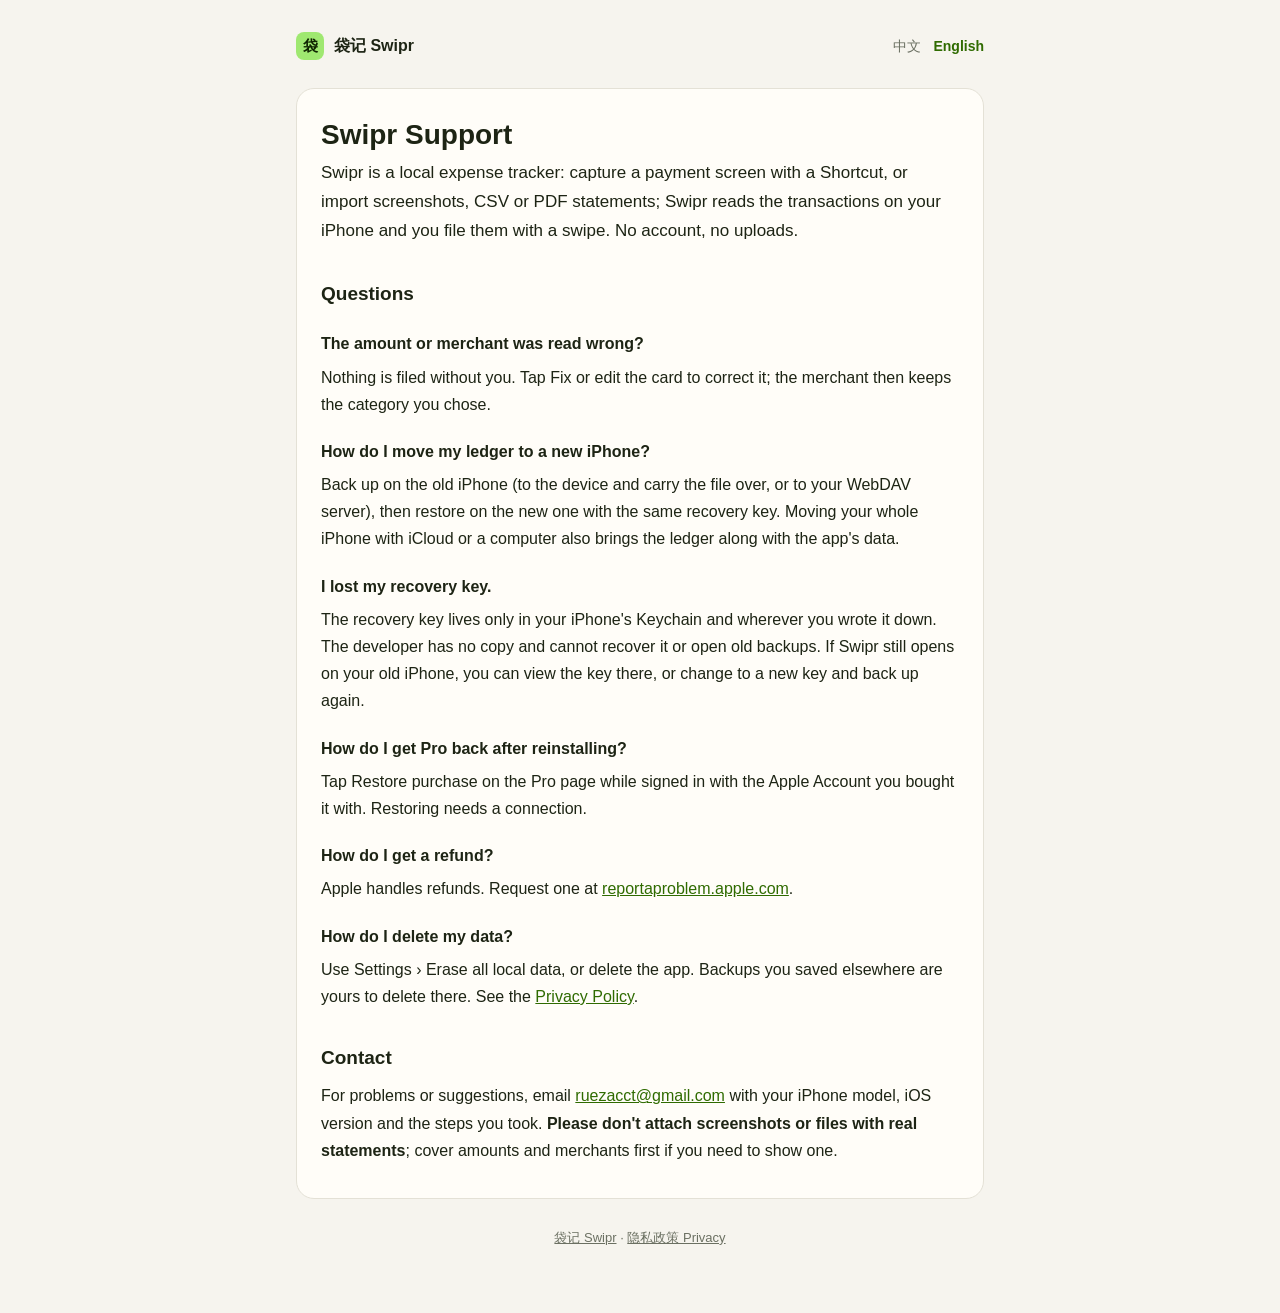
==== index.html @ 4a1c2935 "Add Swipr support and privacy pages" ====
<!doctype html>
<html lang="zh-Hans">
<head>
<meta charset="utf-8">
<meta name="viewport" content="width=device-width, initial-scale=1">
<title>袋记 Swipr 支持 · Support</title>
<meta name="description" content="袋记（Swipr）帮助与联系方式。Help and contact for Swipr.">
<link rel="stylesheet" href="style.css">
</head>
<body>
<main>
<header class="top">
  <a class="brand" href="./"><span class="mark">袋</span>袋记 Swipr</a>
  <nav class="lang"><a href="?lang=zh" data-lang="zh-Hans">中文</a><a href="?lang=en" data-lang="en">English</a></nav>
</header>

<article lang="zh-Hans">
  <h1>袋记支持</h1>
  <p class="lead">袋记是一款本地记账 App：用快捷指令截取付款页面，或导入截图、CSV、PDF 账单，在 iPhone 上识别交易，滑动卡片确认入账。不用注册，账单不上传。</p>

  <h2>常见问题</h2>
  <h3>识别出的金额或商户不对？</h3>
  <p>识别结果不会自动入账。在卡片上点「补充」或编辑即可改正，之后同一商户会按你的选择分类。</p>
  <h3>换了新 iPhone，怎么把账本带过去？</h3>
  <p>在旧手机上做一次备份（存到本机后传过去，或存到你的 WebDAV 服务器），然后在新手机上用同一个恢复密钥恢复。用 iCloud 或电脑整机迁移 iPhone 时，账本也会随 App 数据一起迁移。</p>
  <h3>恢复密钥丢了怎么办？</h3>
  <p>恢复密钥只保存在你的 iPhone 钥匙串里和你自己记下的地方，开发者没有副本，无法帮你找回或解开旧备份。只要旧 iPhone 还能打开袋记，就可以在那里查看恢复密钥，或者换一个新的密钥后重新备份。</p>
  <h3>买过 Pro，重装后怎么恢复？</h3>
  <p>在 Pro 页面点「恢复购买」，并确认登录的是购买时使用的 Apple 账户。恢复购买需要联网。</p>
  <h3>如何退款？</h3>
  <p>退款由 Apple 处理，请前往 <a href="https://reportaproblem.apple.com">reportaproblem.apple.com</a> 申请。</p>
  <h3>如何删除我的数据？</h3>
  <p>在「设置 › 清空全部本地数据」中删除，或直接删除 App。备份到其他位置的文件需要你在那里自行删除。详见<a href="privacy.html?lang=zh">隐私政策</a>。</p>

  <h2>联系我们</h2>
  <p>遇到问题或有建议，请发邮件至 <a href="mailto:ruezacct@gmail.com">ruezacct@gmail.com</a>。请描述你的 iPhone 型号、iOS 版本和操作步骤；<strong>不要附上含有真实账单的截图或文件</strong>，必要时请先遮挡金额和商户。</p>
</article>

<article lang="en">
  <h1>Swipr Support</h1>
  <p class="lead">Swipr is a local expense tracker: capture a payment screen with a Shortcut, or import screenshots, CSV or PDF statements; Swipr reads the transactions on your iPhone and you file them with a swipe. No account, no uploads.</p>

  <h2>Questions</h2>
  <h3>The amount or merchant was read wrong?</h3>
  <p>Nothing is filed without you. Tap Fix or edit the card to correct it; the merchant then keeps the category you chose.</p>
  <h3>How do I move my ledger to a new iPhone?</h3>
  <p>Back up on the old iPhone (to the device and carry the file over, or to your WebDAV server), then restore on the new one with the same recovery key. Moving your whole iPhone with iCloud or a computer also brings the ledger along with the app's data.</p>
  <h3>I lost my recovery key.</h3>
  <p>The recovery key lives only in your iPhone's Keychain and wherever you wrote it down. The developer has no copy and cannot recover it or open old backups. If Swipr still opens on your old iPhone, you can view the key there, or change to a new key and back up again.</p>
  <h3>How do I get Pro back after reinstalling?</h3>
  <p>Tap Restore purchase on the Pro page while signed in with the Apple Account you bought it with. Restoring needs a connection.</p>
  <h3>How do I get a refund?</h3>
  <p>Apple handles refunds. Request one at <a href="https://reportaproblem.apple.com">reportaproblem.apple.com</a>.</p>
  <h3>How do I delete my data?</h3>
  <p>Use Settings › Erase all local data, or delete the app. Backups you saved elsewhere are yours to delete there. See the <a href="privacy.html?lang=en">Privacy Policy</a>.</p>

  <h2>Contact</h2>
  <p>For problems or suggestions, email <a href="mailto:ruezacct@gmail.com">ruezacct@gmail.com</a> with your iPhone model, iOS version and the steps you took. <strong>Please don't attach screenshots or files with real statements</strong>; cover amounts and merchants first if you need to show one.</p>
</article>

<footer><a href="./">袋记 Swipr</a> · <a href="privacy.html">隐私政策 Privacy</a></footer>
</main>
<script src="lang.js"></script>
</body>
</html>
---- style.css ----
:root {
  --bg: #f6f4ee;
  --paper: #fffdf8;
  --ink: #1d2414;
  --muted: #6b7062;
  --line: #e4e1d6;
  --accent: #2f6b00;
  --lime: #9fe870;
  --on-lime: #0f2400;
}

@media (prefers-color-scheme: dark) {
  :root:not([data-theme="light"]) {
    --bg: #121510;
    --paper: #1a1e17;
    --ink: #eef0e8;
    --muted: #9da394;
    --line: #2c3227;
    --accent: #9fe870;
  }
}

:root[data-theme="dark"] {
  --bg: #121510;
  --paper: #1a1e17;
  --ink: #eef0e8;
  --muted: #9da394;
  --line: #2c3227;
  --accent: #9fe870;
}

* { box-sizing: border-box; }

body {
  margin: 0;
  background: var(--bg);
  color: var(--ink);
  font: 16px/1.7 -apple-system, BlinkMacSystemFont, "PingFang SC", "Helvetica Neue", sans-serif;
  -webkit-text-size-adjust: 100%;
}

main {
  max-width: 720px;
  margin: 0 auto;
  padding: 32px 16px 64px;
}

header.top {
  display: flex;
  align-items: center;
  justify-content: space-between;
  gap: 12px;
  margin-bottom: 28px;
}

.brand {
  display: flex;
  align-items: center;
  gap: 10px;
  font-weight: 600;
  color: var(--ink);
  text-decoration: none;
}

.brand .mark {
  width: 28px;
  height: 28px;
  border-radius: 8px;
  background: var(--lime);
  color: var(--on-lime);
  display: grid;
  place-items: center;
  font-size: 15px;
}

nav.lang a {
  color: var(--muted);
  text-decoration: none;
  margin-left: 12px;
  font-size: 14px;
}

nav.lang a[aria-current="true"] { color: var(--accent); font-weight: 600; }

article {
  background: var(--paper);
  border: 1px solid var(--line);
  border-radius: 18px;
  padding: 28px 24px;
}

h1 { font-size: 28px; line-height: 1.3; margin: 0 0 6px; }
h2 { font-size: 19px; margin: 32px 0 8px; }
h3 { font-size: 16px; margin: 20px 0 4px; }
p, li { margin: 6px 0; }
ul { padding-left: 22px; }
a { color: var(--accent); }
.meta { color: var(--muted); font-size: 14px; margin-bottom: 20px; }
.lead { font-size: 17px; }

.summary {
  background: color-mix(in srgb, var(--lime) 22%, var(--paper));
  border-radius: 14px;
  padding: 14px 18px;
  margin: 18px 0;
}

footer { color: var(--muted); font-size: 13px; text-align: center; margin-top: 28px; }
footer a { color: var(--muted); }

/* Without script both languages stay visible; with it only the chosen one shows. */
.js [lang]:not(html).hidden { display: none; }
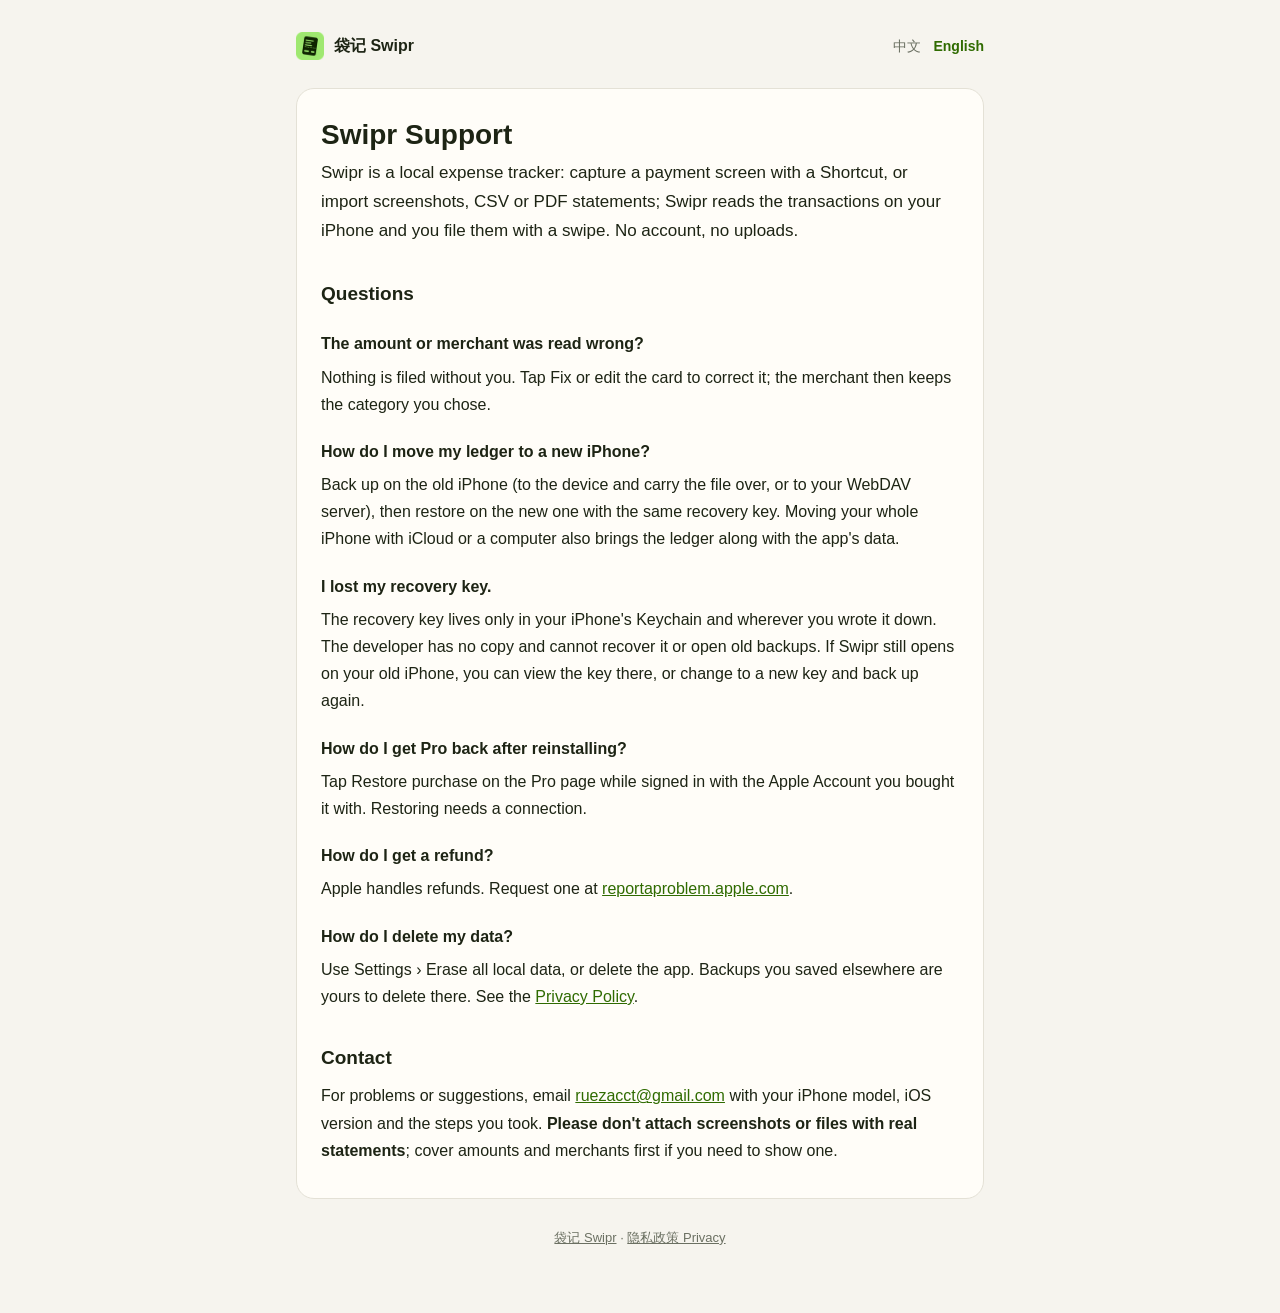
==== commit 663744fa: "Use the app icon as logo and favicon" ====
--- a/index.html
+++ b/index.html
@@ -5,12 +5,14 @@
 <meta name="viewport" content="width=device-width, initial-scale=1">
 <title>袋记 Swipr 支持 · Support</title>
 <meta name="description" content="袋记（Swipr）帮助与联系方式。Help and contact for Swipr.">
+<link rel="icon" type="image/png" href="favicon.png">
+<link rel="apple-touch-icon" href="apple-touch-icon.png">
 <link rel="stylesheet" href="style.css">
 </head>
 <body>
 <main>
 <header class="top">
-  <a class="brand" href="./"><span class="mark">袋</span>袋记 Swipr</a>
+  <a class="brand" href="./"><img class="mark" src="favicon.png" width="28" height="28" alt="">袋记 Swipr</a>
   <nav class="lang"><a href="?lang=zh" data-lang="zh-Hans">中文</a><a href="?lang=en" data-lang="en">English</a></nav>
 </header>
 
--- a/style.css
+++ b/style.css
@@ -6,7 +6,6 @@
   --line: #e4e1d6;
   --accent: #2f6b00;
   --lime: #9fe870;
-  --on-lime: #0f2400;
 }
 
 @media (prefers-color-scheme: dark) {
@@ -65,12 +64,7 @@
 .brand .mark {
   width: 28px;
   height: 28px;
-  border-radius: 8px;
-  background: var(--lime);
-  color: var(--on-lime);
-  display: grid;
-  place-items: center;
-  font-size: 15px;
+  display: block;
 }
 
 nav.lang a {
